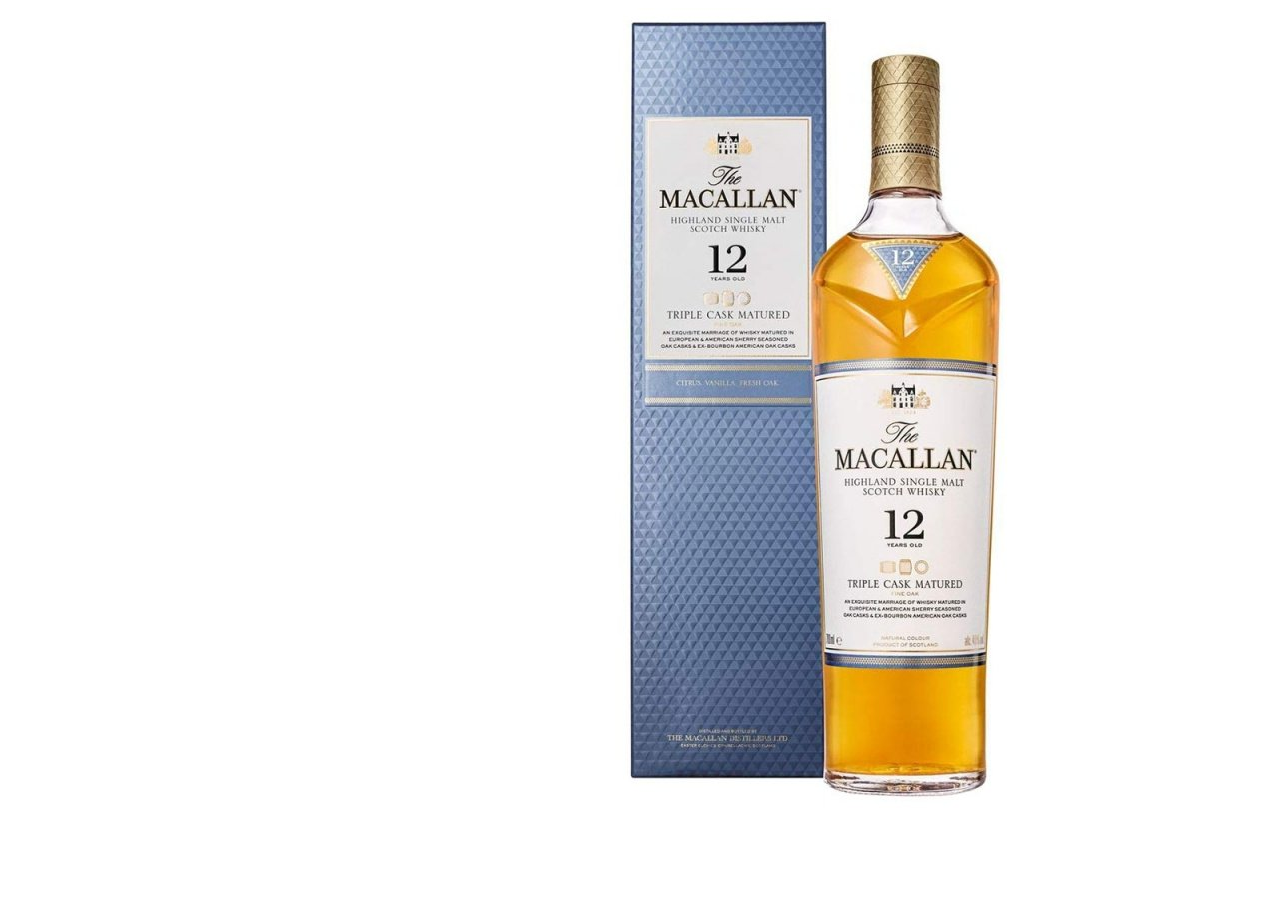
==== htmlPlay/test.html @ f8de32ee "no message" ====
<!doctype html>
<html lang="en">
<head>
<meta charset="utf8">
<link rel="stylesheet" href="css/animation.css">
</head>
<body>
<div id="cf">
  <img class="bottom" src="img/img1.jpg" />
  <img class="top" src="img/img2.jpg" />
</div>
</body>
</html>
---- htmlPlay/css/animation.css ----
#cf {
  position:relative;
  height:281px;
  width:450px;
  margin:0 auto;
}

#cf img {
  position:absolute;
  left:0;
  -webkit-transition: opacity 1s ease-in-out;
  -moz-transition: opacity 1s ease-in-out;
  -o-transition: opacity 1s ease-in-out;
  transition: opacity 1s ease-in-out;
}

@keyframes cf3FadeInOut {
  0% {
    opacity:1;
  }
  45% {
  opacity:1;
  }
  55% {
  opacity:0;
  }
  100% {
  opacity:0;
  }
}

#cf img.top {
  animation-name: cf3FadeInOut;
  animation-timing-function: ease-in-out;
  animation-iteration-count: infinite;
  animation-duration: 10s;
  animation-direction: alternate;
}
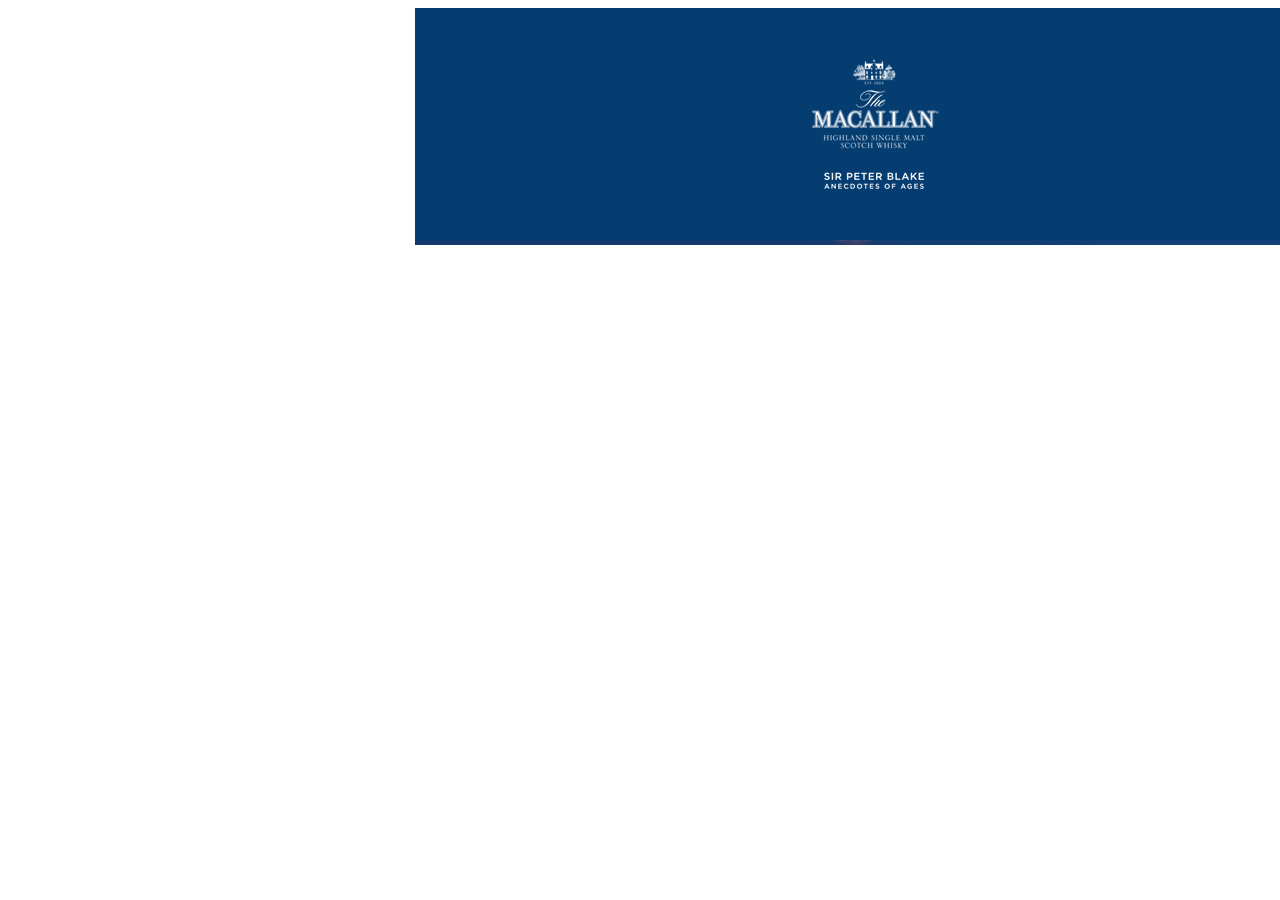
==== commit a5095556: "no message" ====
--- a/htmlPlay/test.html
+++ b/htmlPlay/test.html
@@ -6,8 +6,8 @@
 </head>
 <body>
 <div id="cf">
-  <img class="bottom" src="img/img1.jpg" />
-  <img class="top" src="img/img2.jpg" />
+  <img class="bottom" src="img/image001.png" />
+  <img class="top" src="img/image002.png" />
 </div>
 </body>
 </html>